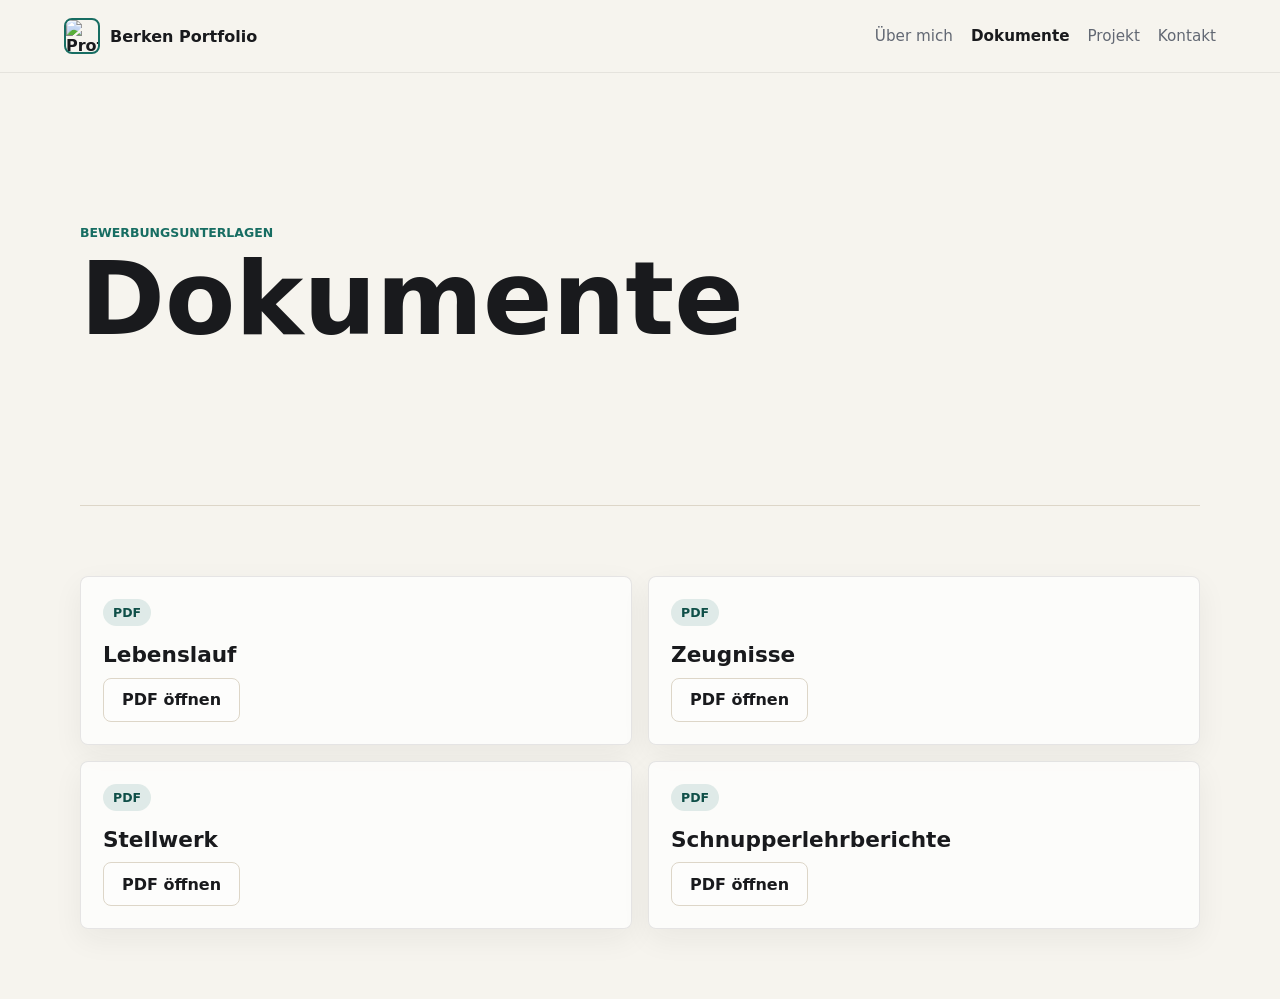
==== dokumente.html @ e6d077c8 "Add files via upload" ====
<!doctype html>
<html lang="de">
  <head>
    <meta charset="UTF-8" />
    <meta name="viewport" content="width=device-width, initial-scale=1.0" />
    <meta
      name="description"
      content="Bewerbungsunterlagen von Berken Tümür als PDF."
    />
    <title>Dokumente | Berken Portfolio</title>
    <link rel="stylesheet" href="styles.css" />
  </head>
  <body>
    <header class="site-header">
      <a class="brand" href="index.html" aria-label="Zur Startseite">
        <img class="brand-photo" src="assets/profilbild.jpg" alt="Profilbild von Berken" />
        <span>Berken Portfolio</span>
      </a>
      <nav class="nav" aria-label="Hauptnavigation">
        <a href="index.html">Über mich</a>
        <a class="active" href="dokumente.html">Dokumente</a>
        <a href="projekt.html">Projekt</a>
        <a href="kontakt.html">Kontakt</a>
      </nav>
    </header>

    <main>
      <section class="page-hero">
        <p class="eyebrow">Bewerbungsunterlagen</p>
        <h1>Dokumente</h1>
      </section>

      <section class="section first-section">
        <div class="document-grid">
          <article class="document-card">
            <span class="document-type">PDF</span>
            <h2>Lebenslauf</h2>
            <div class="document-actions">
              <a class="button secondary" href="assets/documents/Lebenslauf_Berken_Tuemuer.pdf">
                PDF öffnen
              </a>
            </div>
          </article>
          <article class="document-card">
            <span class="document-type">PDF</span>
            <h2>Zeugnisse</h2>
            <div class="document-actions">
              <a class="button secondary" href="assets/documents/Zeugnisse_Oberstufe_Berken_Tuemuer.pdf">
                PDF öffnen
              </a>
            </div>
          </article>
          <article class="document-card">
            <span class="document-type">PDF</span>
            <h2>Stellwerk</h2>
            <div class="document-actions">
              <a class="button secondary" href="assets/documents/Stellwerk.pdf">
                PDF öffnen
              </a>
            </div>
          </article>
          <article class="document-card">
            <span class="document-type">PDF</span>
            <h2>Schnupperlehrberichte</h2>
            <div class="document-actions">
              <a class="button secondary" href="assets/documents/Schnupperlehrberichte.pdf">
                PDF öffnen
              </a>
            </div>
          </article>
        </div>
      </section>
    </main>
  </body>
</html>
---- styles.css ----
:root {
  --bg: #f6f4ee;
  --surface: #ffffff;
  --surface-soft: #ece7dc;
  --text: #191a1d;
  --muted: #626873;
  --line: #ddd6c8;
  --accent: #176d62;
  --accent-dark: #0f4f48;
  --warning: #b86b1f;
  --danger: #a83f3f;
  --shadow: 0 18px 50px rgba(42, 36, 28, 0.12);
}

* {
  box-sizing: border-box;
}

html {
  scroll-behavior: auto;
}

body {
  margin: 0;
  background: var(--bg);
  color: var(--text);
  font-family:
    Inter, ui-sans-serif, system-ui, -apple-system, BlinkMacSystemFont, "Segoe UI",
    sans-serif;
}

a {
  color: inherit;
  text-decoration: none;
}

.site-header {
  position: sticky;
  top: 0;
  z-index: 10;
  display: flex;
  align-items: center;
  justify-content: space-between;
  gap: 24px;
  padding: 18px clamp(20px, 5vw, 72px);
  border-bottom: 1px solid rgba(25, 26, 29, 0.08);
  background: rgba(246, 244, 238, 0.86);
  backdrop-filter: blur(16px);
}

.brand {
  display: inline-flex;
  align-items: center;
  gap: 10px;
  font-weight: 800;
}

.brand-photo {
  width: 36px;
  height: 36px;
  border: 2px solid var(--accent);
  border-radius: 8px;
  object-fit: cover;
  object-position: center 34%;
}

.nav {
  display: flex;
  flex-wrap: wrap;
  justify-content: flex-end;
  gap: 18px;
  color: var(--muted);
  font-size: 0.95rem;
}

.nav a:hover {
  color: var(--text);
}

.nav a.active {
  color: var(--text);
  font-weight: 800;
}

main {
  width: min(1120px, calc(100% - 40px));
  margin: 0 auto;
}

.hero {
  display: grid;
  grid-template-columns: 220px minmax(0, 780px);
  gap: clamp(28px, 5vw, 56px);
  align-items: center;
  justify-content: start;
  min-height: calc(100vh - 74px);
  padding: 54px 0 70px;
}

.profile-card {
  display: grid;
  gap: 16px;
  width: 220px;
}

.profile-card img {
  width: 100%;
  aspect-ratio: 4 / 5;
  border: 1px solid rgba(25, 26, 29, 0.1);
  border-radius: 8px;
  box-shadow: var(--shadow);
  object-fit: cover;
  object-position: center 38%;
}

.profile-card div {
  border-left: 3px solid var(--accent);
  padding-left: 14px;
}

.profile-name {
  margin-bottom: 3px;
  font-weight: 850;
}

.profile-role {
  margin: 0;
  color: var(--muted);
  font-size: 0.92rem;
}

.page-hero {
  display: grid;
  align-content: center;
  min-height: 48vh;
  padding: 70px 0 54px;
}

.page-hero h1 {
  max-width: 900px;
}

.first-section {
  padding-top: 46px;
}

.hero-copy {
  max-width: 680px;
}

.eyebrow {
  margin: 0 0 12px;
  color: var(--accent);
  font-size: 0.78rem;
  font-weight: 800;
  letter-spacing: 0;
  text-transform: uppercase;
}

h1,
h2,
h3,
p {
  margin-top: 0;
}

h1 {
  max-width: 740px;
  margin-bottom: 22px;
  font-size: clamp(3.4rem, 8vw, 6.8rem);
  line-height: 0.92;
  letter-spacing: 0;
}

h2 {
  margin-bottom: 12px;
  font-size: clamp(2rem, 4vw, 3.4rem);
  line-height: 1;
}

h3 {
  margin-bottom: 10px;
  font-size: 1.05rem;
}

.intro,
.section-heading > p,
article p {
  color: var(--muted);
  font-size: 1rem;
  line-height: 1.7;
}

.intro {
  max-width: 610px;
  font-size: 1.12rem;
}

.hero-actions,
.contact-section {
  display: flex;
  flex-wrap: wrap;
  align-items: center;
  gap: 12px;
}

.button {
  display: inline-flex;
  min-height: 44px;
  align-items: center;
  justify-content: center;
  border: 1px solid transparent;
  border-radius: 8px;
  padding: 0 18px;
  font: inherit;
  font-weight: 750;
  cursor: pointer;
}

.button.primary {
  background: var(--accent);
  color: white;
}

.button.primary:hover {
  background: var(--accent-dark);
}

.button.secondary {
  border-color: var(--line);
  background: rgba(255, 255, 255, 0.54);
}

.section {
  padding: 70px 0;
  border-top: 1px solid var(--line);
}

.section-heading {
  max-width: 700px;
  margin-bottom: 26px;
}

.info-grid {
  display: grid;
  grid-template-columns: repeat(auto-fit, minmax(240px, 1fr));
  gap: 16px;
}

.info-grid article,
.app-shell,
.document-card,
.project-preview,
.project-details-grid article,
.contact-panel article {
  border: 1px solid rgba(25, 26, 29, 0.1);
  border-radius: 8px;
  background: rgba(255, 255, 255, 0.7);
  box-shadow: 0 10px 30px rgba(42, 36, 28, 0.06);
}

.info-grid article,
.document-card,
.contact-panel article {
  padding: 22px;
}

.document-grid {
  display: grid;
  grid-template-columns: repeat(2, minmax(0, 1fr));
  gap: 16px;
}

.document-card h2,
.contact-panel h2 {
  font-size: 1.35rem;
}

.document-type {
  display: inline-flex;
  margin-bottom: 18px;
  border-radius: 999px;
  background: rgba(23, 109, 98, 0.12);
  color: var(--accent-dark);
  padding: 6px 10px;
  font-size: 0.78rem;
  font-weight: 800;
}

.document-actions {
  display: flex;
  flex-wrap: wrap;
  align-items: center;
  gap: 12px;
}

.text-link {
  color: var(--accent-dark);
  font-weight: 750;
}

.text-link:hover {
  text-decoration: underline;
}

.button.disabled {
  cursor: not-allowed;
  opacity: 0.62;
}

.project-preview {
  display: grid;
  grid-template-columns: minmax(0, 1.1fr) minmax(260px, 0.9fr);
  gap: 24px;
  align-items: start;
  padding: clamp(22px, 4vw, 34px);
}

.project-preview p {
  color: var(--muted);
  line-height: 1.7;
}

.project-preview-expanded {
  grid-template-columns: minmax(0, 1fr) minmax(280px, 420px);
}

.project-details-grid {
  display: grid;
  grid-template-columns: repeat(3, minmax(0, 1fr));
  gap: 16px;
}

.project-details-grid article {
  padding: 22px;
}

.project-details-grid p {
  color: var(--muted);
  line-height: 1.7;
}

.feature-list {
  display: grid;
  gap: 10px;
}

.feature-list span {
  border: 1px solid var(--line);
  border-radius: 8px;
  background: white;
  padding: 14px 16px;
  font-weight: 750;
}

.app-page main {
  padding-bottom: 80px;
}

.app-header {
  display: flex;
  align-items: end;
  justify-content: space-between;
  gap: 24px;
  padding: 56px 0 28px;
}

.app-header h1 {
  margin-bottom: 14px;
  font-size: clamp(2.6rem, 6vw, 5rem);
}

.app-header p {
  max-width: 680px;
  color: var(--muted);
  line-height: 1.7;
}

.project-section {
  padding-bottom: 84px;
}

.app-shell {
  padding: clamp(18px, 3vw, 28px);
}

.ticket-form {
  display: grid;
  grid-template-columns: minmax(0, 1.4fr) 180px auto;
  gap: 12px;
  align-items: end;
}

label {
  display: grid;
  gap: 8px;
  color: var(--muted);
  font-size: 0.88rem;
  font-weight: 700;
}

input,
select {
  width: 100%;
  min-height: 44px;
  border: 1px solid var(--line);
  border-radius: 8px;
  background: white;
  color: var(--text);
  font: inherit;
  padding: 0 12px;
}

input:focus,
select:focus,
button:focus-visible,
a:focus-visible {
  outline: 3px solid rgba(23, 109, 98, 0.26);
  outline-offset: 2px;
}

.ticket-toolbar,
.stats {
  display: flex;
  flex-wrap: wrap;
  gap: 10px;
  margin-top: 18px;
}

.filter {
  min-height: 38px;
  border: 1px solid var(--line);
  border-radius: 8px;
  background: white;
  color: var(--muted);
  padding: 0 13px;
  font: inherit;
  font-weight: 750;
  cursor: pointer;
}

.filter.active {
  border-color: var(--accent);
  background: rgba(23, 109, 98, 0.1);
  color: var(--accent-dark);
}

.stats span {
  border-radius: 8px;
  background: var(--surface-soft);
  padding: 10px 12px;
  color: var(--muted);
}

.stats strong {
  color: var(--text);
}

.ticket-list {
  display: grid;
  gap: 10px;
  margin-top: 18px;
}

.ticket-item {
  display: grid;
  grid-template-columns: 1fr auto auto;
  gap: 12px;
  align-items: center;
  border: 1px solid var(--line);
  border-radius: 8px;
  background: white;
  padding: 14px;
}

.ticket-title {
  margin: 0 0 6px;
  font-weight: 800;
}

.ticket-meta {
  display: flex;
  flex-wrap: wrap;
  gap: 8px;
  color: var(--muted);
  font-size: 0.9rem;
}

.badge {
  border-radius: 999px;
  padding: 4px 8px;
  background: var(--surface-soft);
}

.badge.high {
  background: rgba(168, 63, 63, 0.12);
  color: var(--danger);
}

.badge.medium {
  background: rgba(184, 107, 31, 0.14);
  color: var(--warning);
}

.badge.low {
  background: rgba(23, 109, 98, 0.12);
  color: var(--accent-dark);
}

.ticket-item select {
  min-width: 130px;
}

.icon-button {
  width: 40px;
  height: 40px;
  border: 1px solid var(--line);
  border-radius: 8px;
  background: white;
  color: var(--muted);
  font-size: 1.25rem;
  cursor: pointer;
}

.empty-state {
  border: 1px dashed var(--line);
  border-radius: 8px;
  padding: 28px;
  color: var(--muted);
  text-align: center;
}

.contact-panel {
  display: grid;
  grid-template-columns: repeat(2, minmax(0, 1fr));
  gap: 16px;
}

.contact-panel-compact {
  grid-template-columns: repeat(2, minmax(0, 1fr));
}

.copy-card,
.contact-card {
  display: flex;
  align-items: center;
  justify-content: space-between;
  gap: 18px;
}

.copy-card p,
.contact-card p {
  overflow-wrap: anywhere;
}

.compact-copy-card {
  align-items: center;
}

.copy-button {
  flex: 0 0 auto;
  min-height: 34px;
  border: 1px solid var(--line);
  border-radius: 8px;
  background: white;
  color: var(--accent-dark);
  padding: 0 10px;
  font: inherit;
  font-size: 0.88rem;
  font-weight: 800;
  cursor: pointer;
}

.copy-button:hover {
  border-color: var(--accent);
  background: rgba(23, 109, 98, 0.08);
}

.copy-button.copied {
  border-color: var(--accent);
  background: var(--accent);
  color: white;
}

@media (max-width: 820px) {
  .site-header {
    align-items: flex-start;
    flex-direction: column;
  }

  .hero,
  .info-grid,
  .ticket-form,
  .document-grid,
  .project-preview,
  .project-details-grid,
  .contact-panel {
    grid-template-columns: 1fr;
  }

  .app-header {
    align-items: flex-start;
    flex-direction: column;
  }

  .hero {
    min-height: auto;
    padding-top: 34px;
  }

  .profile-card {
    width: min(220px, 100%);
  }

  .ticket-item {
    grid-template-columns: 1fr;
  }

  .copy-card,
  .contact-card {
    align-items: flex-start;
    flex-direction: column;
  }

  .compact-copy-card {
    align-items: center;
    flex-direction: row;
  }
}

@media (max-width: 520px) {
  main {
    width: min(100% - 28px, 1120px);
  }

  .nav {
    gap: 12px;
  }

  h1 {
    font-size: clamp(3rem, 17vw, 4.4rem);
  }
}
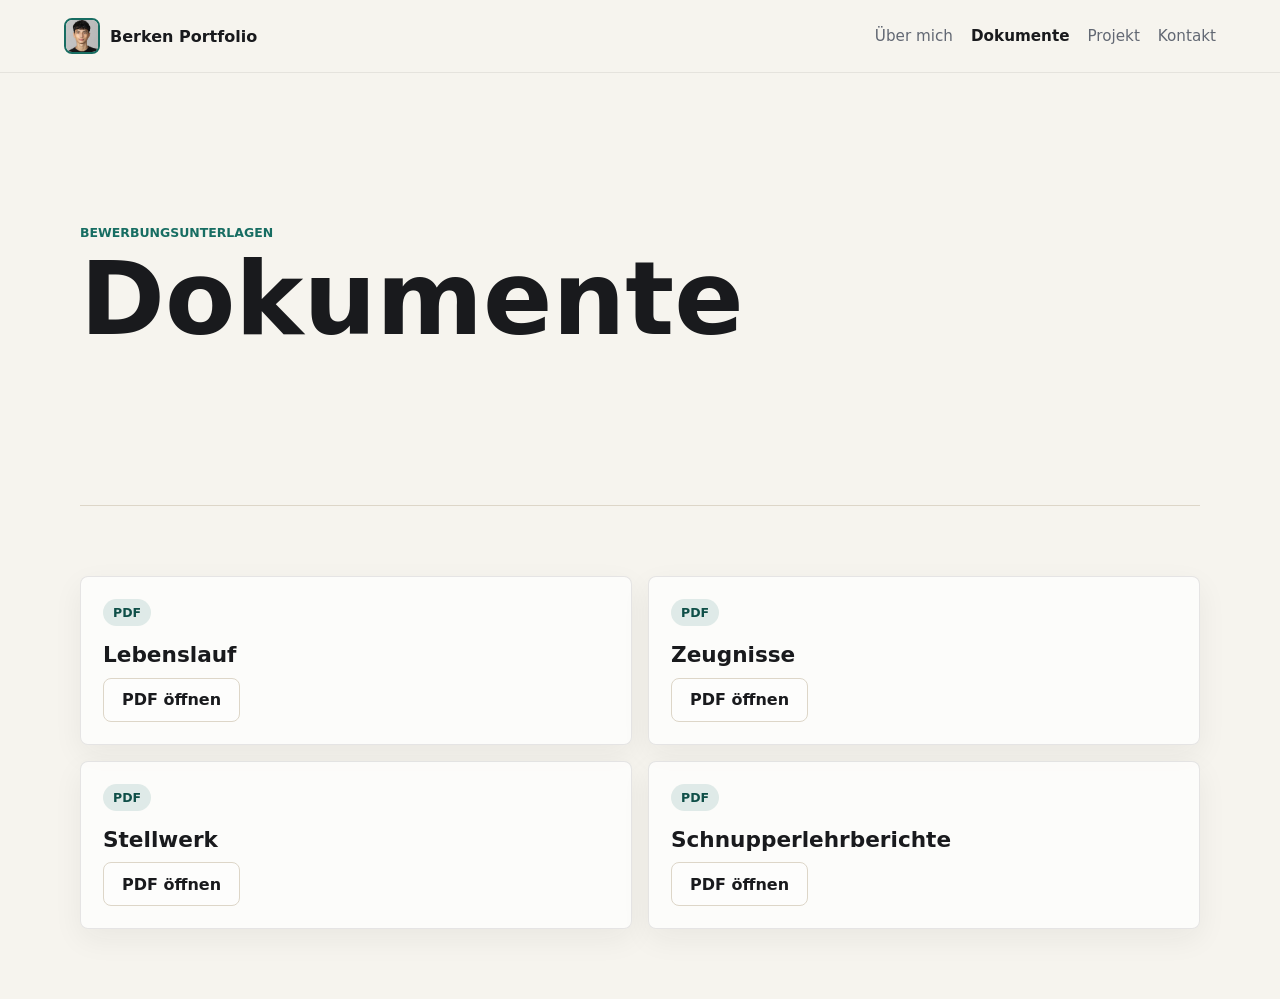
==== commit 99f07616: "Add files via upload" ====
--- a/dokumente.html
+++ b/dokumente.html
@@ -1,4 +1,4 @@
-<!doctype html>
+﻿<!doctype html>
 <html lang="de">
   <head>
     <meta charset="UTF-8" />
@@ -13,7 +13,7 @@
   <body>
     <header class="site-header">
       <a class="brand" href="index.html" aria-label="Zur Startseite">
-        <img class="brand-photo" src="assets/profilbild.jpg" alt="Profilbild von Berken" />
+        <img class="brand-photo" src="profilbild.jpg" alt="Profilbild von Berken" />
         <span>Berken Portfolio</span>
       </a>
       <nav class="nav" aria-label="Hauptnavigation">
@@ -36,7 +36,7 @@
             <span class="document-type">PDF</span>
             <h2>Lebenslauf</h2>
             <div class="document-actions">
-              <a class="button secondary" href="assets/documents/Lebenslauf_Berken_Tuemuer.pdf">
+              <a class="button secondary" href="Lebenslauf_Berken_Tuemuer.pdf">
                 PDF öffnen
               </a>
             </div>
@@ -45,7 +45,7 @@
             <span class="document-type">PDF</span>
             <h2>Zeugnisse</h2>
             <div class="document-actions">
-              <a class="button secondary" href="assets/documents/Zeugnisse_Oberstufe_Berken_Tuemuer.pdf">
+              <a class="button secondary" href="Zeugnisse_Oberstufe_Berken_Tuemuer.pdf">
                 PDF öffnen
               </a>
             </div>
@@ -54,7 +54,7 @@
             <span class="document-type">PDF</span>
             <h2>Stellwerk</h2>
             <div class="document-actions">
-              <a class="button secondary" href="assets/documents/Stellwerk.pdf">
+              <a class="button secondary" href="Stellwerk.pdf">
                 PDF öffnen
               </a>
             </div>
@@ -63,7 +63,7 @@
             <span class="document-type">PDF</span>
             <h2>Schnupperlehrberichte</h2>
             <div class="document-actions">
-              <a class="button secondary" href="assets/documents/Schnupperlehrberichte.pdf">
+              <a class="button secondary" href="Schnupperlehrberichte.pdf">
                 PDF öffnen
               </a>
             </div>
@@ -73,3 +73,4 @@
     </main>
   </body>
 </html>
+
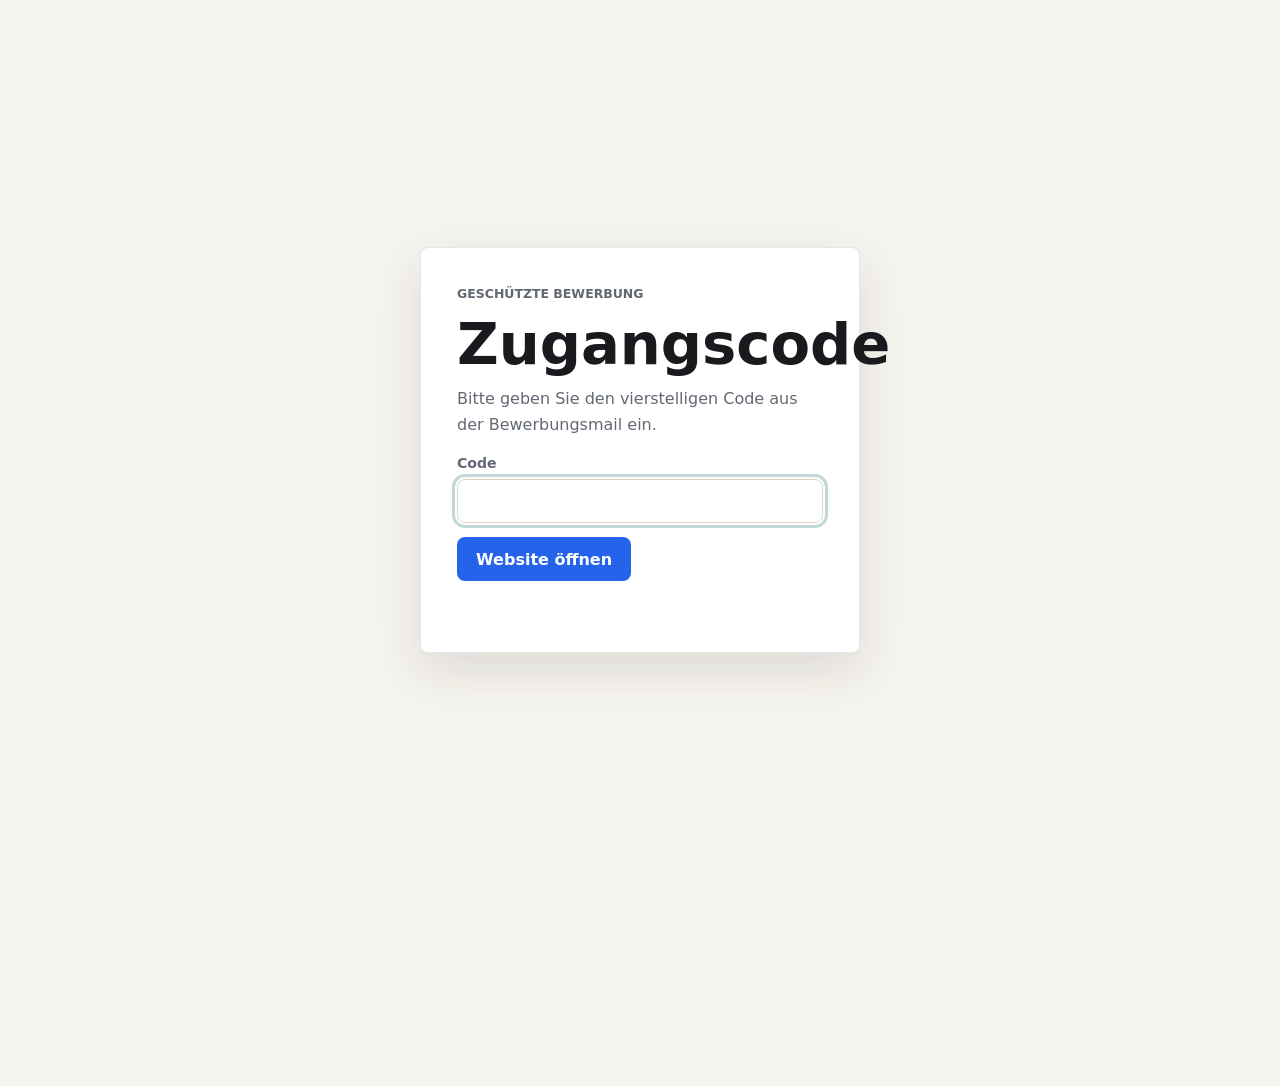
==== commit 713b4608: "Add files via upload" ====
--- a/dokumente.html
+++ b/dokumente.html
@@ -35,8 +35,9 @@
           <article class="document-card">
             <span class="document-type">PDF</span>
             <h2>Lebenslauf</h2>
+            <p>Persönliche Angaben, Schulbildung und bisherige Erfahrungen.</p>
             <div class="document-actions">
-              <a class="button secondary" href="Lebenslauf_Berken_Tuemuer.pdf">
+              <a class="button secondary" href="Lebenslauf_Berken_Tuemuer.pdf" target="_blank">
                 PDF öffnen
               </a>
             </div>
@@ -44,8 +45,9 @@
           <article class="document-card">
             <span class="document-type">PDF</span>
             <h2>Zeugnisse</h2>
+            <p>Schulzeugnisse der Oberstufe.</p>
             <div class="document-actions">
-              <a class="button secondary" href="Zeugnisse_Oberstufe_Berken_Tuemuer.pdf">
+              <a class="button secondary" href="Zeugnisse_Oberstufe_Berken_Tuemuer.pdf" target="_blank">
                 PDF öffnen
               </a>
             </div>
@@ -53,8 +55,9 @@
           <article class="document-card">
             <span class="document-type">PDF</span>
             <h2>Stellwerk</h2>
+            <p>Stellwerk-Ergebnis.</p>
             <div class="document-actions">
-              <a class="button secondary" href="Stellwerk.pdf">
+              <a class="button secondary" href="Stellwerk.pdf" target="_blank">
                 PDF öffnen
               </a>
             </div>
@@ -62,8 +65,9 @@
           <article class="document-card">
             <span class="document-type">PDF</span>
             <h2>Schnupperlehrberichte</h2>
+            <p>Berichte zu meinen absolvierten Schnupperlehren.</p>
             <div class="document-actions">
-              <a class="button secondary" href="Schnupperlehrberichte.pdf">
+              <a class="button secondary" href="Schnupperlehrberichte.pdf" target="_blank">
                 PDF öffnen
               </a>
             </div>
@@ -71,6 +75,8 @@
         </div>
       </section>
     </main>
+
+    <script src="app.js"></script>
   </body>
 </html>
 
--- a/styles.css
+++ b/styles.css
@@ -5,8 +5,8 @@
   --text: #191a1d;
   --muted: #626873;
   --line: #ddd6c8;
-  --accent: #176d62;
-  --accent-dark: #0f4f48;
+  --accent: #2563eb;
+  --accent-dark: #1d4ed8;
   --warning: #b86b1f;
   --danger: #a83f3f;
   --shadow: 0 18px 50px rgba(42, 36, 28, 0.12);
@@ -32,6 +32,51 @@
 a {
   color: inherit;
   text-decoration: none;
+}
+
+.access-locked > :not(.access-gate) {
+  visibility: hidden;
+}
+
+.access-gate {
+  position: fixed;
+  inset: 0;
+  z-index: 100;
+  display: grid;
+  place-items: center;
+  background: var(--bg);
+  padding: 20px;
+}
+
+.access-box {
+  width: min(440px, 100%);
+  border: 1px solid rgba(25, 26, 29, 0.1);
+  border-radius: 8px;
+  background: var(--surface);
+  box-shadow: var(--shadow);
+  padding: clamp(24px, 5vw, 36px);
+}
+
+.access-box h1 {
+  margin-bottom: 12px;
+  font-size: clamp(2.2rem, 7vw, 3.6rem);
+  line-height: 1;
+}
+
+.access-box p {
+  color: var(--muted);
+  line-height: 1.6;
+}
+
+.access-box label {
+  margin: 18px 0 14px;
+}
+
+.access-error {
+  min-height: 1.4em;
+  margin: 12px 0 0;
+  color: var(--danger) !important;
+  font-weight: 750;
 }
 
 .site-header {
@@ -316,6 +361,15 @@
   padding: clamp(22px, 4vw, 34px);
 }
 
+.project-screenshot {
+  width: 100%;
+  max-width: 700px;
+  margin: 20px 0;
+  border: 1px solid rgba(25, 26, 29, 0.1);
+  border-radius: 8px;
+  box-shadow: var(--shadow);
+}
+
 .project-preview p {
   color: var(--muted);
   line-height: 1.7;
